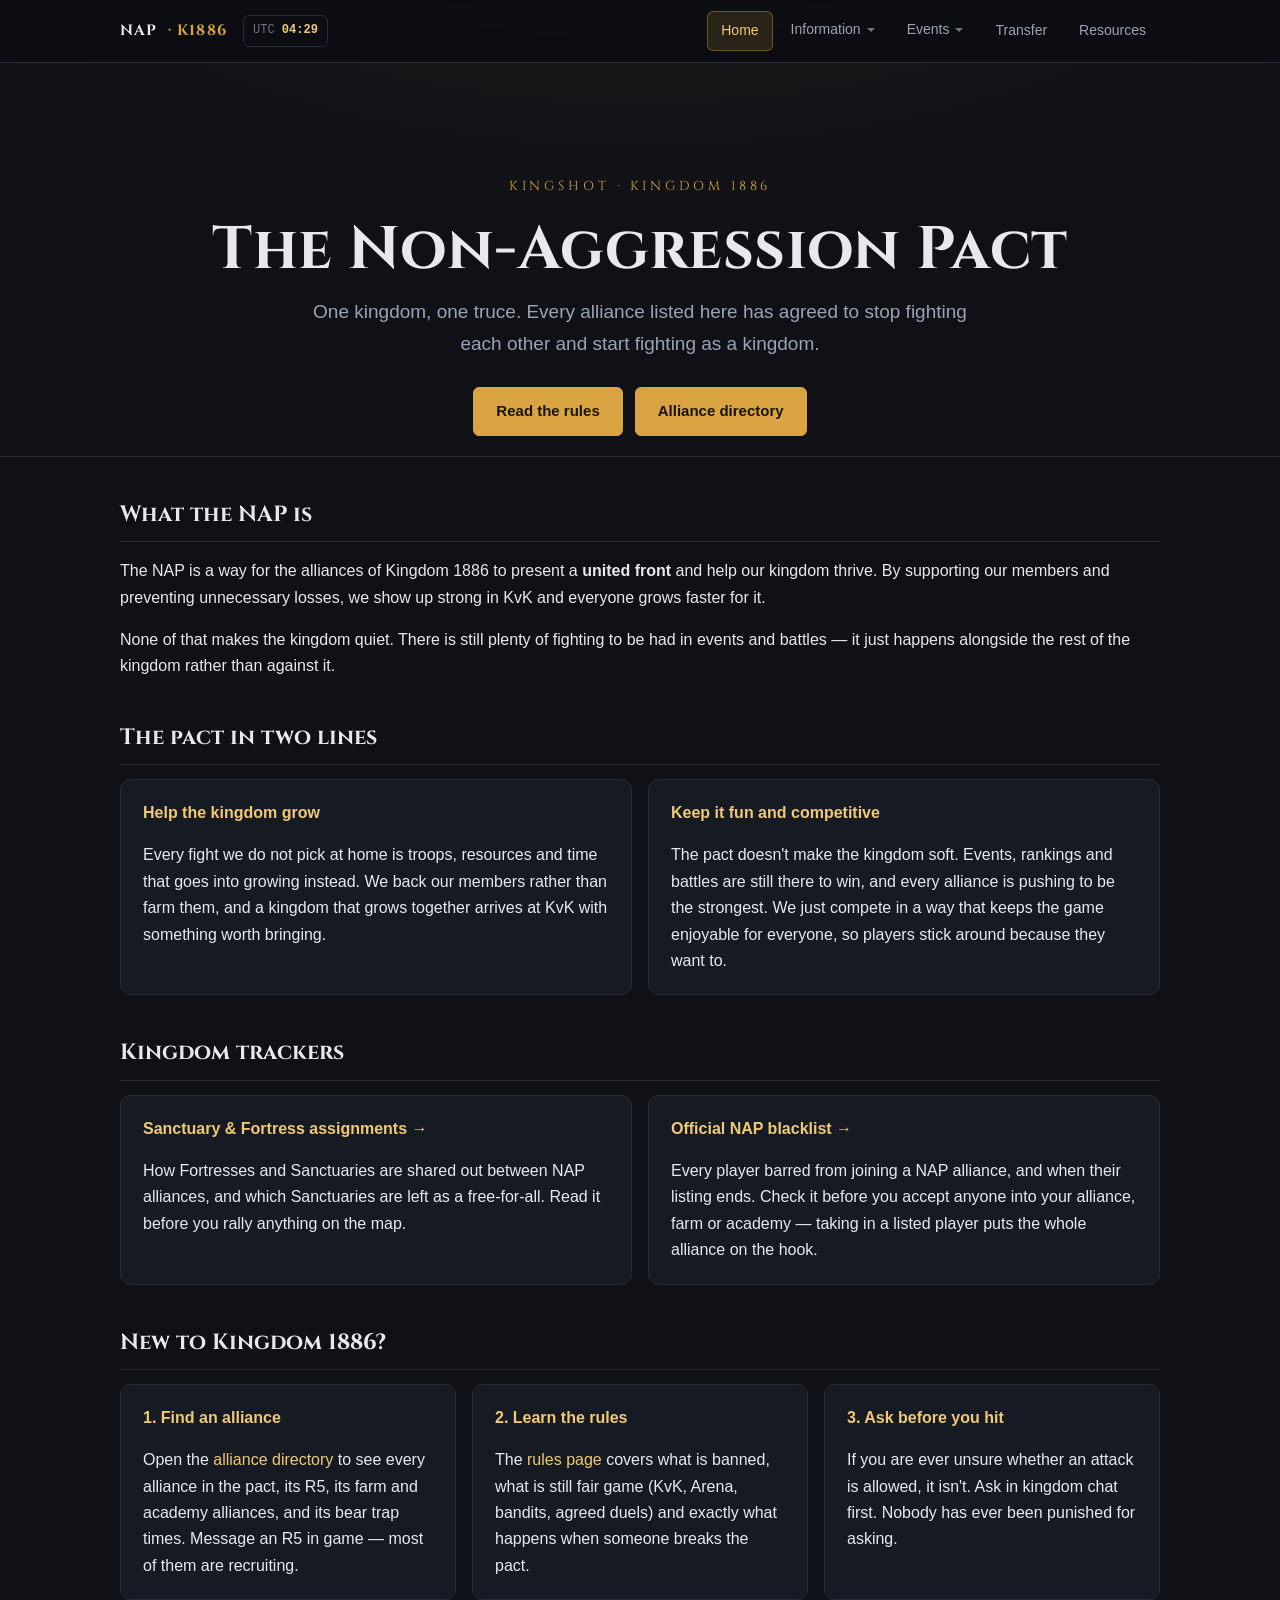
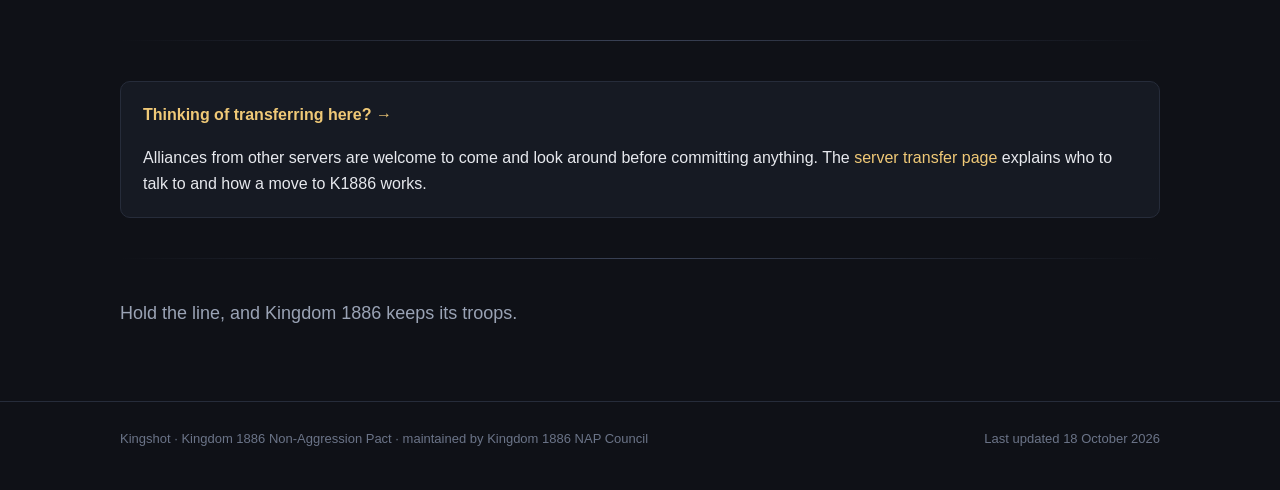
==== index.html @ 44d6373b "Rename the King menu link to King Guide Co-Authored-By: Claude Opus 5.5 (1M context) <noreply@anthro" ====
<!DOCTYPE html>
<html lang="en">
<head>
<meta charset="utf-8">
<meta name="viewport" content="width=device-width, initial-scale=1">
<meta name="robots" content="noindex, nofollow">
<title>NAP — Kingdom 1886</title>
<meta name="description" content="The Non-Aggression Pact of Kingshot Kingdom 1886: rules, punishments and the alliance directory.">
<link rel="icon" href="data:image/svg+xml,<svg xmlns='http://www.w3.org/2000/svg' viewBox='0 0 32 32'><text y='26' font-size='26'>%F0%9F%9B%A1%EF%B8%8F</text></svg>">
<link rel="preconnect" href="https://fonts.googleapis.com">
<link rel="preconnect" href="https://fonts.gstatic.com" crossorigin>
<link rel="stylesheet" href="https://fonts.googleapis.com/css2?family=Cinzel:wght@600;700&display=swap">
<link rel="stylesheet" href="assets/css/style.css?v=8">
</head>
<body>

<header class="site-header">
  <div class="wrap">
    <a class="brand" href="index.html">
      NAP <span class="kd">&middot; K1886</span>
    </a>
    <div class="clock" data-clock></div>
    <nav class="site-nav" id="site-nav">
      <a href="index.html" data-i18n="nav.home">Home</a>
      <div class="nav-group" data-nav-group>
        <button class="nav-btn" type="button" aria-haspopup="true" aria-expanded="false" data-i18n="nav.information">Information</button>
        <div class="nav-menu" hidden>
          <a href="rules.html" data-i18n="nav.rules">Rules</a>
          <a href="alliances.html" data-i18n="nav.alliances">Alliances</a>
          <a href="notices.html" data-i18n="nav.notices">Notices</a>
          <a href="blacklist.html" data-i18n="nav.blacklist">Blacklist</a>
          <a href="king.html" data-i18n="nav.king">King Guide</a>
        </div>
      </div>
      <div class="nav-group" data-nav-group>
        <button class="nav-btn" type="button" aria-haspopup="true" aria-expanded="false" data-i18n="nav.events">Events</button>
        <div class="nav-menu" hidden>
          <a href="assignments.html" data-i18n="nav.sanctuary">Sanctuary</a>
          <a href="castle.html" data-i18n="nav.castle">Castle</a>
          <a href="allout.html" data-i18n="nav.allout">All Out</a>
          <a href="kvk.html" data-i18n="nav.kvk">KvK</a>
        </div>
      </div>
      <a href="transfer.html" data-i18n="nav.transfer">Transfer</a>
      <a href="resources.html" data-i18n="nav.resources">Resources</a>
    </nav>
    <div class="lang" data-lang-switcher>
      <button class="lang-btn" type="button" aria-haspopup="true" aria-expanded="false" aria-label="Change language">
        <span aria-hidden="true">&#127760;</span><span class="lang-cur">EN</span>
      </button>
      <div class="lang-menu" hidden>
        <button class="lang-opt" type="button" data-lang="en" lang="en">English</button>
        <button class="lang-opt" type="button" data-lang="ko" lang="ko">&#54620;&#44397;&#50612;</button>
        <button class="lang-opt" type="button" data-lang="es" lang="es">Espa&ntilde;ol</button>
        <button class="lang-opt" type="button" data-lang="tr" lang="tr">T&uuml;rk&ccedil;e</button>
      </div>
    </div>
    <button class="icon-btn nav-toggle" type="button" data-nav-toggle
            aria-label="Menu" aria-expanded="false" aria-controls="site-nav">
      <svg viewBox="0 0 24 24" fill="none" stroke="currentColor" stroke-width="2" stroke-linecap="round" aria-hidden="true"><path d="M4 7h16M4 12h16M4 17h16"/></svg>
    </button>
  </div>
</header>

<main>

  <section class="hero">
    <div class="wrap">
      <p class="sigil" data-i18n="index.1">Kingshot &middot; Kingdom <span data-site="kingdom">1886</span></p>
      <h1 data-i18n="index.2">The Non-Aggression Pact</h1>
      <p class="lede" data-i18n="index.3">
        One kingdom, one truce. Every alliance listed here has agreed to stop
        fighting each other and start fighting as a kingdom.
      </p>
      <div class="cta-row">
        <a class="btn btn-primary" href="rules.html" data-i18n="index.4">Read the rules</a>
        <a class="btn btn-primary" href="alliances.html" data-i18n="index.5">Alliance directory</a>
      </div>
    </div>
  </section>

  <div class="wrap">

    <h2 data-i18n="index.6">What the NAP is</h2>
    <p data-i18n="index.7">The NAP is a way for the alliances of Kingdom <span data-site="kingdom">1886</span> to present a <strong>united front</strong> and help our kingdom thrive. By supporting our members and preventing unnecessary losses, we show up strong in KvK and everyone grows faster for it.</p>
    <p data-i18n="index.8">None of that makes the kingdom quiet. There is still plenty of fighting to be had in events and battles &mdash; it just happens alongside the rest of the kingdom rather than against it.</p>

    <h2 data-i18n="index.9">The pact in two lines</h2>
    <div class="grid grid-2">
      <div class="card">
        <h3 data-i18n="index.10">Help the kingdom grow</h3>
        <p data-i18n="index.11">Every fight we do not pick at home is troops, resources and time that goes into growing instead. We back our members rather than farm them, and a kingdom that grows together arrives at KvK with something worth bringing.</p>
      </div>
      <div class="card">
        <h3 data-i18n="index.14">Keep it fun and competitive</h3>
        <p data-i18n="index.15">The pact doesn't make the kingdom soft. Events, rankings and battles are still there to win, and every alliance is pushing to be the strongest. We just compete in a way that keeps the game enjoyable for everyone, so players stick around because they want to.</p>
      </div>
    </div>

    <h2 data-i18n="index.16">Kingdom trackers</h2>
    <div class="grid grid-2">
      <div class="card">
        <h3 data-i18n="index.17"><a href="assignments.html">Sanctuary &amp; Fortress assignments &rarr;</a></h3>
        <p data-i18n="index.18">How Fortresses and Sanctuaries are shared out between NAP alliances, and which Sanctuaries are left as a free-for-all. Read it before you rally anything on the map.</p>
      </div>
      <div class="card">
        <h3 data-i18n="index.19"><a href="blacklist.html">Official NAP blacklist &rarr;</a></h3>
        <p data-i18n="index.20">
          Every player barred from joining a NAP alliance, and when their listing ends. Check it
          before you accept anyone into your alliance, farm or academy &mdash; taking in a listed
          player puts the whole alliance on the hook.
        </p>
      </div>
    </div>

    <h2 data-i18n="index.21">New to Kingdom <span data-site="kingdom">1886</span>?</h2>
    <div class="grid grid-2">
      <div class="card">
        <h3 data-i18n="index.22">1. Find an alliance</h3>
        <p data-i18n="index.23">
          Open the <a href="alliances.html">alliance directory</a> to see every alliance in
          the pact, its R5, its farm and academy alliances, and its bear trap times.
          Message an R5 in game — most of them are recruiting.
        </p>
      </div>
      <div class="card">
        <h3 data-i18n="index.24">2. Learn the rules</h3>
        <p data-i18n="index.25">
          The <a href="rules.html">rules page</a> covers what is banned, what is still fair
          game (KvK, Arena, bandits, agreed duels) and exactly what happens when someone
          breaks the pact.
        </p>
      </div>
      <div class="card">
        <h3 data-i18n="index.26">3. Ask before you hit</h3>
        <p data-i18n="index.27">
          If you are ever unsure whether an attack is allowed, it isn't. Ask in kingdom
          chat first. Nobody has ever been punished for asking.
        </p>
      </div>
    </div>

    <hr class="rule">

    <div class="card">
      <h3 data-i18n="index.28"><a href="transfer.html">Thinking of transferring here? &rarr;</a></h3>
      <p data-i18n="index.29">Alliances from other servers are welcome to come and look around before committing anything. The <a href="transfer.html">server transfer page</a> explains who to talk to and how a move to K<span data-site="kingdom">1886</span> works.</p>
    </div>

    <hr class="rule">

    <p class="lede" data-i18n="index.30">
      Hold the line, and Kingdom <span data-site="kingdom">1886</span> keeps its troops.
    </p>

  </div>
</main>

<footer class="site-footer">
  <div class="wrap">
    <span data-i18n="footer.1">Kingshot &middot; Kingdom <span data-site="kingdom">1886</span> Non-Aggression Pact &middot; maintained by <span data-site="maintainer">the NAP council</span></span>
    <span data-i18n="footer.2">Last updated <span data-site="lastUpdated">&mdash;</span><span data-discord> &middot; <a href="#">Discord</a></span></span>
  </div>
</footer>

<script src="assets/js/data.js?v=9"></script>
<script src="assets/js/site.js?v=8"></script>
</body>
</html>
---- assets/css/style.css ----
/* ==========================================================================
   NAP — Kingdom 1886 | shared stylesheet
   Edit the tokens in :root to re-theme the whole site.
   ========================================================================== */

:root {
  --bg:            #0f1117;
  --bg-raised:     #161a23;
  --bg-sunken:     #0b0d12;
  --border:        #262c3a;
  --border-strong: #3a4256;

  --text:          #e7e9ee;
  --text-muted:    #9aa3b5;
  --text-faint:    #6b7488;

  --gold:          #d9a441;
  --gold-soft:     #f0c977;
  --gold-dim:      rgba(217, 164, 65, 0.14);
  --gold-border:   rgba(217, 164, 65, 0.38);

  /* One hover surface for every interactive control. Translucent, so it reads
     the same whether it sits on the page, a card, or a dropdown panel. */
  --hover-surface: rgba(255, 255, 255, 0.06);

  --green:         #4fb477;
  --amber:         #e0a136;
  --red:           #d8604f;

  --radius:        10px;
  --radius-sm:     6px;
  --maxw:          1080px;

  --font-display: "Cinzel", "Iowan Old Style", "Palatino Linotype", Palatino, Georgia, serif;
  --font-body: -apple-system, BlinkMacSystemFont, "Segoe UI", Roboto, Helvetica, Arial, sans-serif;
  --font-mono: ui-monospace, SFMono-Regular, "SF Mono", Menlo, Consolas, monospace;
}

*, *::before, *::after { box-sizing: border-box; }

html { scroll-behavior: smooth; }

body {
  margin: 0;
  background:
    radial-gradient(1200px 600px at 50% -200px, rgba(217,164,65,0.10), transparent 70%),
    var(--bg);
  color: var(--text);
  font-family: var(--font-body);
  font-size: 16px;
  line-height: 1.65;
  -webkit-font-smoothing: antialiased;
}

a { color: var(--gold-soft); text-decoration: none; }
a:hover { text-decoration: underline; }

.wrap { width: 100%; max-width: var(--maxw); margin: 0 auto; padding: 0 20px; }

/* ---------- Header / nav ---------- */

.site-header {
  position: sticky;
  top: 0;
  z-index: 20;
  transition: transform .25s ease;
  background: rgba(11, 13, 18, 0.88);
  backdrop-filter: blur(10px);
  border-bottom: 1px solid var(--border);
}

.site-header .wrap {
  display: flex;
  align-items: center;
  gap: 16px;
  min-height: 62px;
  flex-wrap: wrap;
}

.brand {
  display: flex;
  align-items: center;
  gap: 10px;
  font-family: var(--font-display);
  font-weight: 700;
  letter-spacing: 0.08em;
  color: var(--text);
  text-transform: uppercase;
  font-size: 15px;
}
.brand:hover { text-decoration: none; }
.brand .crest {
  display: grid;
  place-items: center;
  width: 30px; height: 30px;
  border: 1px solid var(--gold);
  border-radius: 50%;
  color: var(--gold);
  font-size: 13px;
  background: var(--gold-dim);
}
.brand .kd { color: var(--gold); }

.site-nav { display: flex; gap: 4px; margin-left: auto; flex-wrap: wrap; }
.site-nav a {
  padding: 7px 13px;
  border-radius: var(--radius-sm);
  color: var(--text-muted);
  font-size: 14px;
  font-weight: 500;
  border: 1px solid transparent;
}
.site-nav a:hover { color: var(--text); background: var(--hover-surface); text-decoration: none; }
.site-nav a[aria-current="page"] {
  color: var(--gold-soft);
  background: var(--gold-dim);
  border-color: var(--gold-border);
}

.clock {
  font-family: var(--font-mono);
  font-size: 12px;
  color: var(--text-faint);
  border: 1px solid var(--border);
  border-radius: var(--radius-sm);
  padding: 5px 9px;
  white-space: nowrap;
}
.clock strong { color: var(--gold-soft); font-weight: 600; }

/* ---------- Page furniture ---------- */

main { padding: 44px 0 72px; }

.page-head { margin-bottom: 34px; }
.eyebrow {
  font-size: 12px;
  letter-spacing: 0.18em;
  text-transform: uppercase;
  color: var(--gold);
  font-weight: 600;
  margin: 0 0 10px;
}
h1 {
  font-family: var(--font-display);
  font-size: clamp(28px, 5vw, 42px);
  line-height: 1.15;
  margin: 0 0 12px;
  letter-spacing: 0.01em;
}
h2 {
  font-family: var(--font-display);
  font-size: 22px;
  margin: 40px 0 14px;
  padding-bottom: 8px;
  border-bottom: 1px solid var(--border);
}
h3 { font-size: 16px; margin: 24px 0 8px; color: var(--gold-soft); }
.lede { font-size: 18px; color: var(--text-muted); max-width: 62ch; margin: 0; }

hr.rule {
  border: 0;
  height: 1px;
  background: linear-gradient(90deg, transparent, var(--border-strong), transparent);
  margin: 40px 0;
}

/* ---------- Hero (home) ---------- */

.hero {
  text-align: center;
  padding: 56px 0 20px;
  border-bottom: 1px solid var(--border);
}
.hero h1 { font-size: clamp(34px, 7vw, 60px); }
.hero .lede { margin: 0 auto; font-size: 19px; }
.sigil {
  font-family: var(--font-display);
  font-size: 13px;
  letter-spacing: 0.3em;
  color: var(--gold);
  text-transform: uppercase;
  margin-bottom: 18px;
}
.cta-row { display: flex; gap: 12px; justify-content: center; flex-wrap: wrap; margin-top: 28px; }

.btn {
  display: inline-block;
  background: none;
  padding: 11px 22px;
  border-radius: var(--radius-sm);
  font-weight: 600;
  font-size: 15px;
  border: 1px solid var(--border-strong);
  color: var(--text);
}
.btn:hover { text-decoration: none; background: var(--hover-surface); border-color: var(--gold); }
.btn-primary {
  background: var(--gold);
  color: #1a1408;
  border-color: var(--gold);
}
.btn-primary:hover { background: var(--gold-soft); }

/* ---------- Cards & grids ---------- */

.grid { display: grid; gap: 16px; }
.grid-3 { grid-template-columns: repeat(auto-fit, minmax(260px, 1fr)); }
.grid-2 { grid-template-columns: repeat(auto-fit, minmax(300px, 1fr)); }

.card {
  background: var(--bg-raised);
  border: 1px solid var(--border);
  border-radius: var(--radius);
  padding: 20px 22px;
}
.card h3 { margin-top: 0; }
.card p:last-child { margin-bottom: 0; }

.callout {
  border-left: 3px solid var(--gold);
  background: var(--gold-dim);
  border-radius: 0 var(--radius-sm) var(--radius-sm) 0;
  padding: 14px 18px;
  margin: 22px 0;
  color: var(--text);
}
.callout strong { color: var(--gold-soft); }

/* ---------- Rules ---------- */

.rule-list { list-style: none; counter-reset: rule; padding: 0; margin: 0; }
.rule-list > li {
  counter-increment: rule;
  position: relative;
  padding: 16px 0 16px 52px;
  border-bottom: 1px solid var(--border);
}
.rule-list > li:last-child { border-bottom: 0; }
.rule-list > li::before {
  content: counter(rule);
  position: absolute;
  left: 0; top: 16px;
  width: 32px; height: 32px;
  display: grid; place-items: center;
  border: 1px solid var(--border-strong);
  border-radius: 50%;
  font-family: var(--font-mono);
  font-size: 13px;
  color: var(--gold);
  background: var(--bg-sunken);
}
.rule-list .rule-title { font-weight: 600; display: block; margin-bottom: 2px; }
.rule-list .rule-body { color: var(--text-muted); font-size: 15px; }

/* ---------- Tables ---------- */

.table-scroll { overflow-x: auto; border: 1px solid var(--border); border-radius: var(--radius); }
table { width: 100%; border-collapse: collapse; font-size: 15px; min-width: 520px; }
thead th {
  text-align: left;
  background: var(--bg-sunken);
  color: var(--text-faint);
  font-size: 12px;
  letter-spacing: 0.1em;
  text-transform: uppercase;
  font-weight: 600;
  padding: 11px 16px;
  border-bottom: 1px solid var(--border);
  white-space: nowrap;
}
tbody td { padding: 13px 16px; border-bottom: 1px solid var(--border); vertical-align: top; }
tbody tr:last-child td { border-bottom: 0; }
tbody tr:hover { background: rgba(255,255,255,0.02); }

.pill {
  display: inline-block;
  padding: 2px 9px;
  border-radius: 999px;
  font-size: 12px;
  font-weight: 600;
  letter-spacing: 0.04em;
  border: 1px solid var(--border-strong);
  color: var(--text-muted);
  white-space: nowrap;
}
.pill-warn   { color: var(--amber); border-color: rgba(224,161,54,0.45); background: rgba(224,161,54,0.10); }
.pill-strike { color: var(--red);   border-color: rgba(216,96,79,0.45);  background: rgba(216,96,79,0.10); }
.pill-ok     { color: var(--green); border-color: rgba(79,180,119,0.45); background: rgba(79,180,119,0.10); }

/* ---------- Alliances ---------- */

.toolbar {
  display: flex;
  gap: 12px;
  align-items: center;
  flex-wrap: wrap;
  margin-bottom: 22px;
}
.search {
  flex: 1 1 260px;
  background: var(--bg-sunken);
  border: 1px solid var(--border);
  border-radius: var(--radius-sm);
  color: var(--text);
  font: inherit;
  font-size: 15px;
  padding: 10px 14px;
}
.search:focus { outline: none; border-color: var(--gold); }
.search::placeholder { color: var(--text-faint); }
.count { color: var(--text-faint); font-size: 14px; font-family: var(--font-mono); }
.copy-chip { margin-left: auto; }
.copy-chip.copied {
  color: var(--green);
  border-color: rgba(79,180,119,0.5);
  background: rgba(79,180,119,0.12);
}

.alliance-card {
  background: var(--bg-raised);
  border: 1px solid var(--border);
  border-radius: var(--radius);
  padding: 0;
  overflow: hidden;
  margin-bottom: 16px;
}
.alliance-head {
  display: flex;
  align-items: center;
  gap: 14px;
  padding: 16px 20px;
  border-bottom: 1px solid var(--border);
  background: var(--bg-sunken);
  flex-wrap: wrap;
}
.tag {
  font-family: var(--font-mono);
  font-weight: 700;
  font-size: 14px;
  color: var(--gold);
  border: 1px solid rgba(217,164,65,0.4);
  background: var(--gold-dim);
  padding: 4px 10px;
  border-radius: var(--radius-sm);
  letter-spacing: 0.05em;
}
.alliance-name { font-family: var(--font-display); font-size: 18px; font-weight: 600; }
.slot .value.trap {
  font-family: var(--font-mono);
  color: var(--gold-soft);
  font-weight: 600;
}

.alliance-body { display: grid; grid-template-columns: repeat(auto-fit, minmax(200px, 1fr)); }
.slot { padding: 16px 20px; border-right: 1px solid var(--border); }
.slot:last-child { border-right: 0; }
.slot .label {
  font-size: 11px;
  letter-spacing: 0.14em;
  text-transform: uppercase;
  color: var(--text-faint);
  margin-bottom: 6px;
}
.slot .value { font-size: 15px; }
.slot .value .muted { color: var(--text-faint); }
.slot .sub { font-size: 13px; color: var(--text-muted); margin-top: 2px; }
.alliance-decree { padding: 16px 20px; border-top: 1px solid var(--border); }
.alliance-decree .label {
  font-size: 11px;
  letter-spacing: 0.14em;
  text-transform: uppercase;
  color: var(--text-faint);
  margin-bottom: 6px;
}
.decree-text { font-size: 14px; color: var(--text-muted); white-space: pre-line; overflow-wrap: anywhere; }
.decree-text.clamped {
  display: -webkit-box;
  -webkit-box-orient: vertical;
  -webkit-line-clamp: 3;
  line-clamp: 3;
  overflow: hidden;
}
.alliance-decree.collapsible { cursor: pointer; }
.decree-toggle {
  background: none;
  border: 0;
  padding: 0;
  margin-top: 8px;
  font: inherit;
  font-size: 13px;
  color: var(--gold-soft);
  cursor: pointer;
}
.decree-toggle:hover { text-decoration: underline; }
.decree-toggle[hidden] { display: none; }

.empty {
  text-align: center;
  padding: 44px 20px;
  color: var(--text-faint);
  border: 1px dashed var(--border-strong);
  border-radius: var(--radius);
}

/* ---------- Footer ---------- */

.site-footer {
  border-top: 1px solid var(--border);
  padding: 26px 0 40px;
  color: var(--text-faint);
  font-size: 13px;
}
.site-footer .wrap { display: flex; justify-content: space-between; gap: 16px; flex-wrap: wrap; }

@media (max-width: 640px) {
  .site-header .wrap { min-height: 0; padding-top: 10px; padding-bottom: 10px; }
  .site-nav { margin-left: 0; width: 100%; }
  .clock { display: none; }
  .slot { border-right: 0; border-bottom: 1px solid var(--border); }
  .slot:last-child { border-bottom: 0; }
}

/* ==========================================================================
   Trackers — blacklist + weekly sanctuary/fortress assignments
   ========================================================================== */

.stats {
  display: grid;
  grid-template-columns: repeat(auto-fit, minmax(150px, 1fr));
  gap: 12px;
  margin: 0 0 26px;
}
.stat {
  background: var(--bg-raised);
  border: 1px solid var(--border);
  border-radius: var(--radius);
  padding: 14px 18px;
}
.stat .n {
  font-family: var(--font-display);
  font-size: 28px;
  line-height: 1.1;
  color: var(--gold);
}
.stat .n.neutral { color: var(--text); }
.stat .n.danger  { color: var(--red); }
.stat .n.good    { color: var(--green); }
.stat .k {
  font-size: 11px;
  letter-spacing: 0.14em;
  text-transform: uppercase;
  color: var(--text-faint);
  margin-top: 4px;
}

.filters { display: flex; gap: 6px; flex-wrap: wrap; }
.chip {
  background: var(--bg-sunken);
  border: 1px solid var(--border);
  color: var(--text-muted);
  border-radius: 999px;
  padding: 7px 15px;
  font: inherit;
  font-size: 14px;
  cursor: pointer;
}
.chip:hover { color: var(--text); background: var(--hover-surface); border-color: var(--border-strong); }
.page-toc { margin-top: 20px; }
.page-toc .chip { text-decoration: none; }
h2[id], .violation[id] { scroll-margin-top: 84px; }
.chip[aria-pressed="true"] {
  color: var(--gold-soft);
  background: var(--gold-dim);
  border-color: var(--gold-border);
}

.banner {
  display: flex;
  gap: 12px;
  align-items: flex-start;
  border: 1px solid var(--border-strong);
  border-left: 3px solid var(--amber);
  background: rgba(224,161,54,0.08);
  border-radius: 0 var(--radius-sm) var(--radius-sm) 0;
  padding: 13px 18px;
  margin-bottom: 24px;
  font-size: 15px;
}
.banner .icon { color: var(--amber); font-size: 17px; line-height: 1.4; }

.week-head {
  display: flex;
  align-items: baseline;
  gap: 14px;
  flex-wrap: wrap;
  background: var(--bg-raised);
  border: 1px solid var(--border);
  border-radius: var(--radius);
  padding: 16px 20px;
  margin-bottom: 24px;
}
.week-head .wk {
  font-family: var(--font-display);
  font-size: 19px;
  color: var(--gold-soft);
}
.week-head .rot { color: var(--text-muted); font-size: 14px; margin-left: auto; }

td .mono { font-family: var(--font-mono); font-size: 13px; }
td .who { font-weight: 600; }
td .sub { color: var(--text-muted); font-size: 13px; margin-top: 2px; }
td .muted { color: var(--text-faint); }

.pill-open { color: var(--text-faint); }
.pill-info { color: var(--gold-soft); border-color: rgba(217,164,65,0.4); background: var(--gold-dim); }

.legend { color: var(--text-faint); font-size: 13px; margin-top: 12px; }
.legend .pill { margin-right: 4px; }

/* ---------- Resource cards ---------- */

.res-grid { display: grid; grid-template-columns: repeat(auto-fit, minmax(280px, 1fr)); gap: 16px; }

a.res-card {
  display: block;
  background: var(--bg-raised);
  border: 1px solid var(--border);
  border-radius: var(--radius);
  padding: 20px 22px;
  color: var(--text);
  transition: border-color .15s ease, transform .15s ease;
}
a.res-card:hover {
  text-decoration: none;
  border-color: var(--gold);
  transform: translateY(-2px);
}
a.res-card:hover .res-name { color: var(--gold-soft); }

.res-top { display: flex; align-items: center; gap: 11px; margin-bottom: 4px; }
.res-icon {
  display: grid; place-items: center;
  width: 34px; height: 34px; flex: 0 0 34px;
  border-radius: var(--radius-sm);
  background: var(--gold-dim);
  border: 1px solid rgba(217,164,65,0.3);
  font-size: 17px;
}
.res-name { font-family: var(--font-display); font-size: 17px; font-weight: 600; }
.res-what {
  font-size: 11px; letter-spacing: 0.14em; text-transform: uppercase;
  color: var(--gold); font-weight: 600; margin-bottom: 10px;
}
.res-desc { color: var(--text-muted); font-size: 15px; margin: 0 0 14px; }
.res-link {
  font-family: var(--font-mono); font-size: 13px; color: var(--text-faint);
  display: flex; align-items: center; gap: 6px;
}
a.res-card:hover .res-link { color: var(--gold-soft); }

/* ---------- Language switcher ---------- */

.lang { position: relative; }
/* Hidden until real translations exist; delete these two lines to bring the switcher back. */
.lang { display: none; }
.nav-toggle { margin-left: auto; }

.lang-btn {
  display: flex;
  align-items: center;
  gap: 6px;
  background: var(--bg-sunken);
  border: 1px solid var(--border);
  border-radius: var(--radius-sm);
  color: var(--text-muted);
  font: inherit;
  font-size: 14px;
  padding: 6px 11px;
  cursor: pointer;
  line-height: 1.4;
}
.lang-btn:hover { color: var(--text); background: var(--hover-surface); border-color: var(--border-strong); }
.lang-btn[aria-expanded="true"] { color: var(--gold-soft); background: var(--gold-dim); border-color: var(--gold-border); }
.lang-cur { font-family: var(--font-mono); font-size: 12px; letter-spacing: 0.06em; }

.lang-menu {
  position: absolute;
  top: calc(100% + 6px);
  right: 0;
  min-width: 150px;
  background: var(--bg-raised);
  border: 1px solid var(--border-strong);
  border-radius: var(--radius-sm);
  padding: 5px;
  z-index: 40;
  box-shadow: 0 12px 30px rgba(0,0,0,0.45);
}
.lang-opt {
  display: block;
  width: 100%;
  text-align: left;
  background: none;
  border: 0;
  border-radius: 4px;
  color: var(--text-muted);
  font: inherit;
  font-size: 14px;
  padding: 8px 11px;
  cursor: pointer;
}
.lang-opt:hover { background: var(--hover-surface); color: var(--text); }
.lang-opt[aria-current="true"] { color: var(--gold-soft); background: var(--gold-dim); }

@media (max-width: 640px) {
  .lang { order: -1; margin-left: auto; }
  .site-nav { order: 1; }
}

/* ---------- In-game notices ---------- */

.notice-card {
  background: var(--bg-raised);
  border: 1px solid var(--border);
  border-radius: var(--radius);
  margin-bottom: 18px;
  overflow: hidden;
}
.notice-head {
  padding: 16px 20px;
  border-bottom: 1px solid var(--border);
  background: var(--bg-sunken);
}
.notice-head h3 {
  margin: 0 0 4px;
  font-family: var(--font-display);
  font-size: 18px;
  color: var(--text);
}
.notice-head p { margin: 0; color: var(--text-muted); font-size: 14px; }

.notice-blocks { display: grid; grid-template-columns: repeat(auto-fit, minmax(320px, 1fr)); }
.notice-block { padding: 16px 20px 18px; border-right: 1px solid var(--border); }
.notice-block:last-child { border-right: 0; }

.notice-block-head {
  display: flex;
  align-items: center;
  gap: 10px;
  margin-bottom: 8px;
}
.notice-kind { margin-right: auto; }
.notice-kind {
  font-size: 11px;
  letter-spacing: 0.14em;
  text-transform: uppercase;
  color: var(--gold);
  font-weight: 600;
}
.count-badge {
  font-family: var(--font-mono);
  font-size: 12px;
  color: var(--text-faint);
  border: 1px solid var(--border);
  border-radius: 999px;
  padding: 2px 9px;
  white-space: nowrap;
}
.count-badge.over {
  color: var(--red);
  border-color: rgba(216,96,79,0.5);
  background: rgba(216,96,79,0.12);
}

textarea.notice-text {
  width: 100%;
  background: var(--bg-sunken);
  border: 1px solid var(--border);
  border-radius: var(--radius-sm);
  color: var(--text);
  font-family: var(--font-mono);
  font-size: 13px;
  line-height: 1.55;
  padding: 12px 14px;
  resize: vertical;
  min-height: 130px;
}
textarea.notice-text:focus { outline: none; border-color: var(--gold); }

/* small square icon button, used for copy-to-clipboard */
.icon-btn {
  display: inline-flex;
  align-items: center;
  justify-content: center;
  width: 28px;
  height: 28px;
  flex: 0 0 28px;
  padding: 0;
  background: var(--bg-raised);
  border: 1px solid var(--border);
  border-radius: var(--radius-sm);
  color: var(--text-muted);
  cursor: pointer;
  transition: color .12s ease, border-color .12s ease, background .12s ease;
}
.icon-btn:hover { color: var(--text); background: var(--hover-surface); border-color: var(--border-strong); }
.icon-btn:focus-visible { outline: 2px solid var(--gold); outline-offset: 2px; }
.icon-btn svg { width: 15px; height: 15px; display: block; }
.icon-btn.copied {
  color: var(--green);
  border-color: rgba(79,180,119,0.5);
  background: rgba(79,180,119,0.12);
}

@media (max-width: 640px) {
  .notice-block { border-right: 0; border-bottom: 1px solid var(--border); }
  .notice-block:last-child { border-bottom: 0; }
}

.callout p { margin: 0; }
.callout p + p { margin-top: 10px; }

/* ---------- Grouped navigation ---------- */

.nav-group { position: relative; }

.site-nav .nav-btn {
  display: flex;
  align-items: center;
  gap: 6px;
  background: none;
  border: 1px solid transparent;
  border-radius: var(--radius-sm);
  color: var(--text-muted);
  font: inherit;
  font-size: 14px;
  font-weight: 500;
  padding: 7px 13px;
  cursor: pointer;
  line-height: 1.5;
}
.site-nav .nav-btn::after {
  content: "";
  width: 0; height: 0;
  border-left: 4px solid transparent;
  border-right: 4px solid transparent;
  border-top: 4px solid currentColor;
  opacity: 0.7;
}
.site-nav .nav-btn:hover { color: var(--text); background: var(--hover-surface); }
/* open state is carried by the caret; only the group holding the current page
   is highlighted, and only where its links are out of sight (desktop) */
.site-nav .nav-btn[data-active="true"] {
  color: var(--gold-soft);
  background: var(--gold-dim);
  border-color: var(--gold-border);
}

.nav-menu {
  position: absolute;
  top: calc(100% + 6px);
  left: 0;
  min-width: 170px;
  background: var(--bg-raised);
  border: 1px solid var(--border-strong);
  border-radius: var(--radius-sm);
  padding: 5px;
  z-index: 40;
  box-shadow: 0 12px 30px rgba(0,0,0,0.45);
}
.nav-menu a {
  display: block;
  padding: 8px 11px;
  border-radius: 4px;
  font-size: 14px;
  color: var(--text-muted);
  border: 0;
}
.nav-menu a:hover { background: var(--hover-surface); color: var(--text); text-decoration: none; }
.nav-menu a[aria-current="page"] { color: var(--gold-soft); background: var(--gold-dim); }

@media (max-width: 640px) {
  .nav-menu { left: auto; right: 0; }
}

/* ---------- Mobile navigation ---------- */

.nav-toggle { display: none; }

@media (max-width: 820px) {
  /* the header stays one line: brand, language, menu button */
  .site-header .wrap { flex-wrap: nowrap; gap: 10px; }
  .nav-toggle { display: inline-flex; }
  .lang { margin-left: auto; order: 0; }

  .site-nav {
    display: none;
    position: absolute;
    top: 100%;
    left: 0;
    right: 0;
    flex-direction: column;
    align-items: stretch;
    gap: 1px;
    width: auto;
    margin: 0;
    padding: 10px 20px 16px;
    background: var(--bg-raised);
    border-bottom: 1px solid var(--border-strong);
    box-shadow: 0 18px 34px rgba(0,0,0,0.5);
    max-height: calc(100vh - 62px);
    overflow-y: auto;
  }
  .site-header.nav-open .site-nav { display: flex; }

  /* each group is an accordion: the button opens its own list in place */
  .nav-group { position: static; }
  .site-nav .nav-btn {
    width: 100%;
    justify-content: space-between;
    padding: 11px 10px;
    font-size: 15px;
    font-weight: 500;
    letter-spacing: 0;
    text-transform: none;
    color: var(--text-muted);
  }
  .site-nav .nav-btn::after { transition: transform .15s ease; }
  .site-nav .nav-btn[aria-expanded="true"]::after { transform: rotate(180deg); }
  .site-nav .nav-btn[data-active="true"] {
    color: var(--text-muted);
    background: none;
    border-color: transparent;
  }
  .site-nav .nav-btn[data-active="true"]:hover {
    color: var(--text);
    background: var(--hover-surface);
  }

  .site-nav .nav-menu {
    position: static;
    min-width: 0;
    margin: 2px 0 6px 10px;
    padding: 0 0 0 10px;
    background: none;
    border: 0;
    border-left: 1px solid var(--border);
    border-radius: 0;
    box-shadow: none;
  }

  .site-nav .nav-menu a,
  .site-nav > a { padding: 11px 10px; font-size: 15px; border-radius: var(--radius-sm); }
}

/* ---------- Violation cards ---------- */

.violations { display: grid; gap: 16px; }

.violation {
  background: var(--bg-raised);
  border: 1px solid var(--border);
  border-radius: var(--radius);
  padding: 18px 20px 16px;
}

.violation-head { display: flex; align-items: center; gap: 12px; margin-bottom: 8px; }
.violation-n {
  flex: 0 0 30px;
  width: 30px; height: 30px;
  display: grid; place-items: center;
  border: 1px solid var(--border-strong);
  border-radius: 50%;
  background: var(--bg-sunken);
  font-family: var(--font-mono);
  font-size: 13px;
  color: var(--gold);
}
.violation-head h3 {
  margin: 0;
  font-family: var(--font-display);
  font-size: 17px;
  color: var(--text);
}
.violation-head .rule-copy { margin-left: auto; }
.violation-body { margin: 0 0 14px; color: var(--text-muted); font-size: 15px; }

.tiers { border-top: 1px solid var(--border); padding-top: 14px; }
.tier-tabs { display: flex; gap: 6px; flex-wrap: wrap; margin-bottom: 12px; }
.tier-tab { font-size: 13px; padding: 5px 12px; }

.tiers.single .tier-tabs .tier-tab {
  /* a violation with no ladder: the one tier is a statement, not a choice */
  pointer-events: none;
  color: var(--red);
  border-color: rgba(216,96,79,0.45);
  background: rgba(216,96,79,0.10);
}

.tier-panel {
  background: var(--bg-sunken);
  border: 1px solid var(--border);
  border-left: 3px solid var(--gold);
  border-radius: 0 var(--radius-sm) var(--radius-sm) 0;
  padding: 12px 16px;
}
.tiers.single .tier-panel { border-left-color: var(--red); }
.tier-panel p { margin: 0; font-size: 15px; }

@media (max-width: 640px) {
  .violation { padding: 16px 16px 14px; }
  .violation-head h3 { font-size: 16px; }
}

/* the header steps out of the way while reading down the page */
.site-header.header-hidden { transform: translateY(-100%); }

@media (prefers-reduced-motion: reduce) {
  .site-header { transition: none; }
}

/* ---------- Trial key ---------- */

.trial-key {
  display: grid;
  grid-template-columns: repeat(auto-fit, minmax(230px, 1fr));
  gap: 14px;
  margin-bottom: 22px;
}
.trial {
  background: var(--bg-raised);
  border: 1px solid var(--border);
  border-left: 3px solid var(--gold);
  border-radius: 0 var(--radius) var(--radius) 0;
  padding: 14px 18px;
}
.trial-name {
  font-family: var(--font-display);
  font-size: 16px;
  color: var(--text);
  margin-bottom: 4px;
}
.trial-debuff {
  font-family: var(--font-mono);
  font-size: 14px;
  font-weight: 600;
  color: var(--red);
  margin-bottom: 8px;
}
.trial p { margin: 0; font-size: 14px; color: var(--text-muted); }

/* ---------- Screenshots (king.html) ---------- */

.shots {
  display: grid;
  grid-template-columns: repeat(auto-fill, minmax(140px, 230px));
  gap: 18px;
  margin: 18px 0 26px;
}
.shot { margin: 0; }
.shot img {
  display: block;
  width: 100%;
  height: auto;
  border: 1px solid var(--border);
  border-radius: var(--radius);
}
.shot figcaption { margin-top: 8px; font-size: 14px; color: var(--text-faint); }
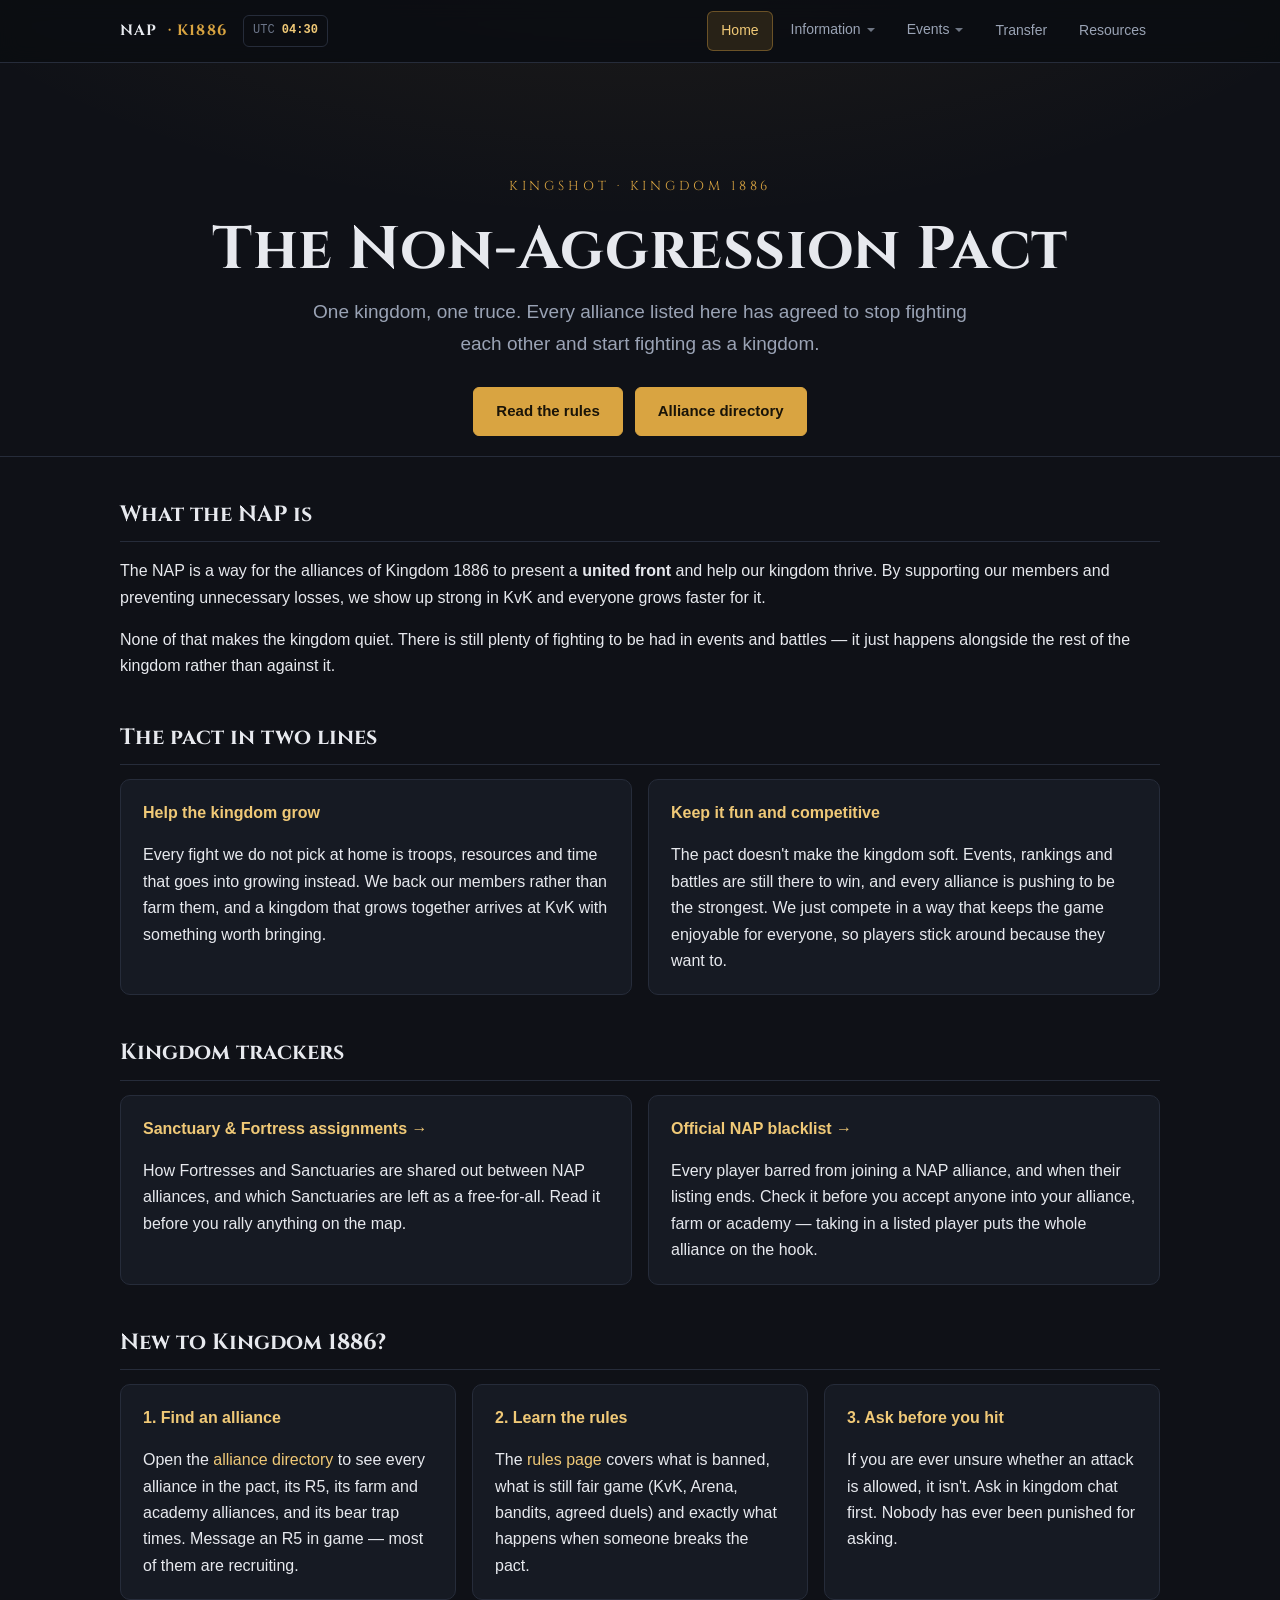
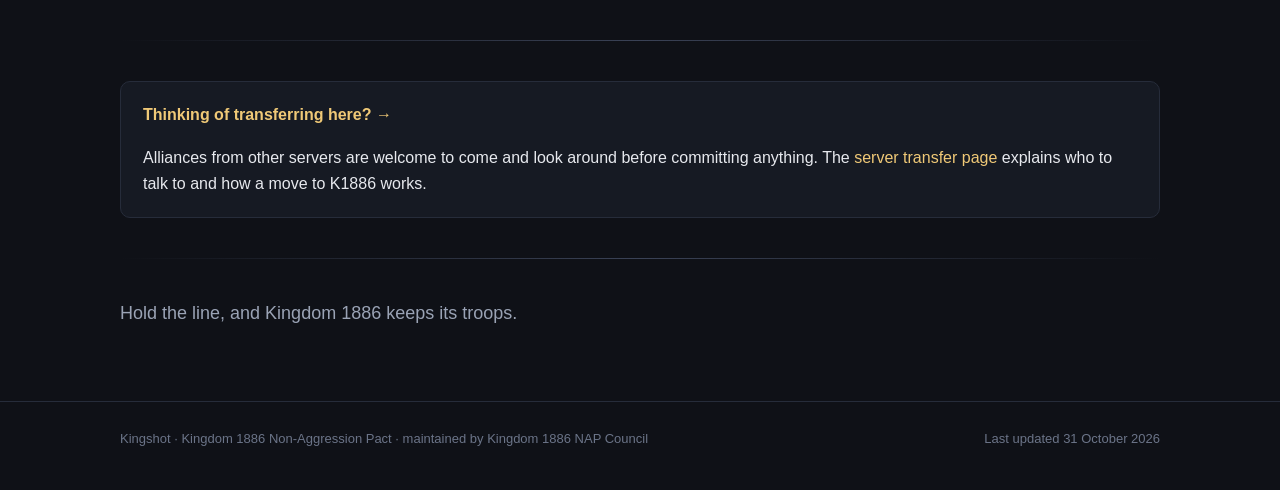
==== commit 9d8af8df: "Bear traps: KTA 14:00 to 14:15, WIN 18:00 to 19:00, add T86 01:00 and 21:00 Co-Authored-By: Claude O" ====
--- a/index.html
+++ b/index.html
@@ -163,7 +163,7 @@
   </div>
 </footer>
 
-<script src="assets/js/data.js?v=9"></script>
+<script src="assets/js/data.js?v=10"></script>
 <script src="assets/js/site.js?v=8"></script>
 </body>
 </html>
